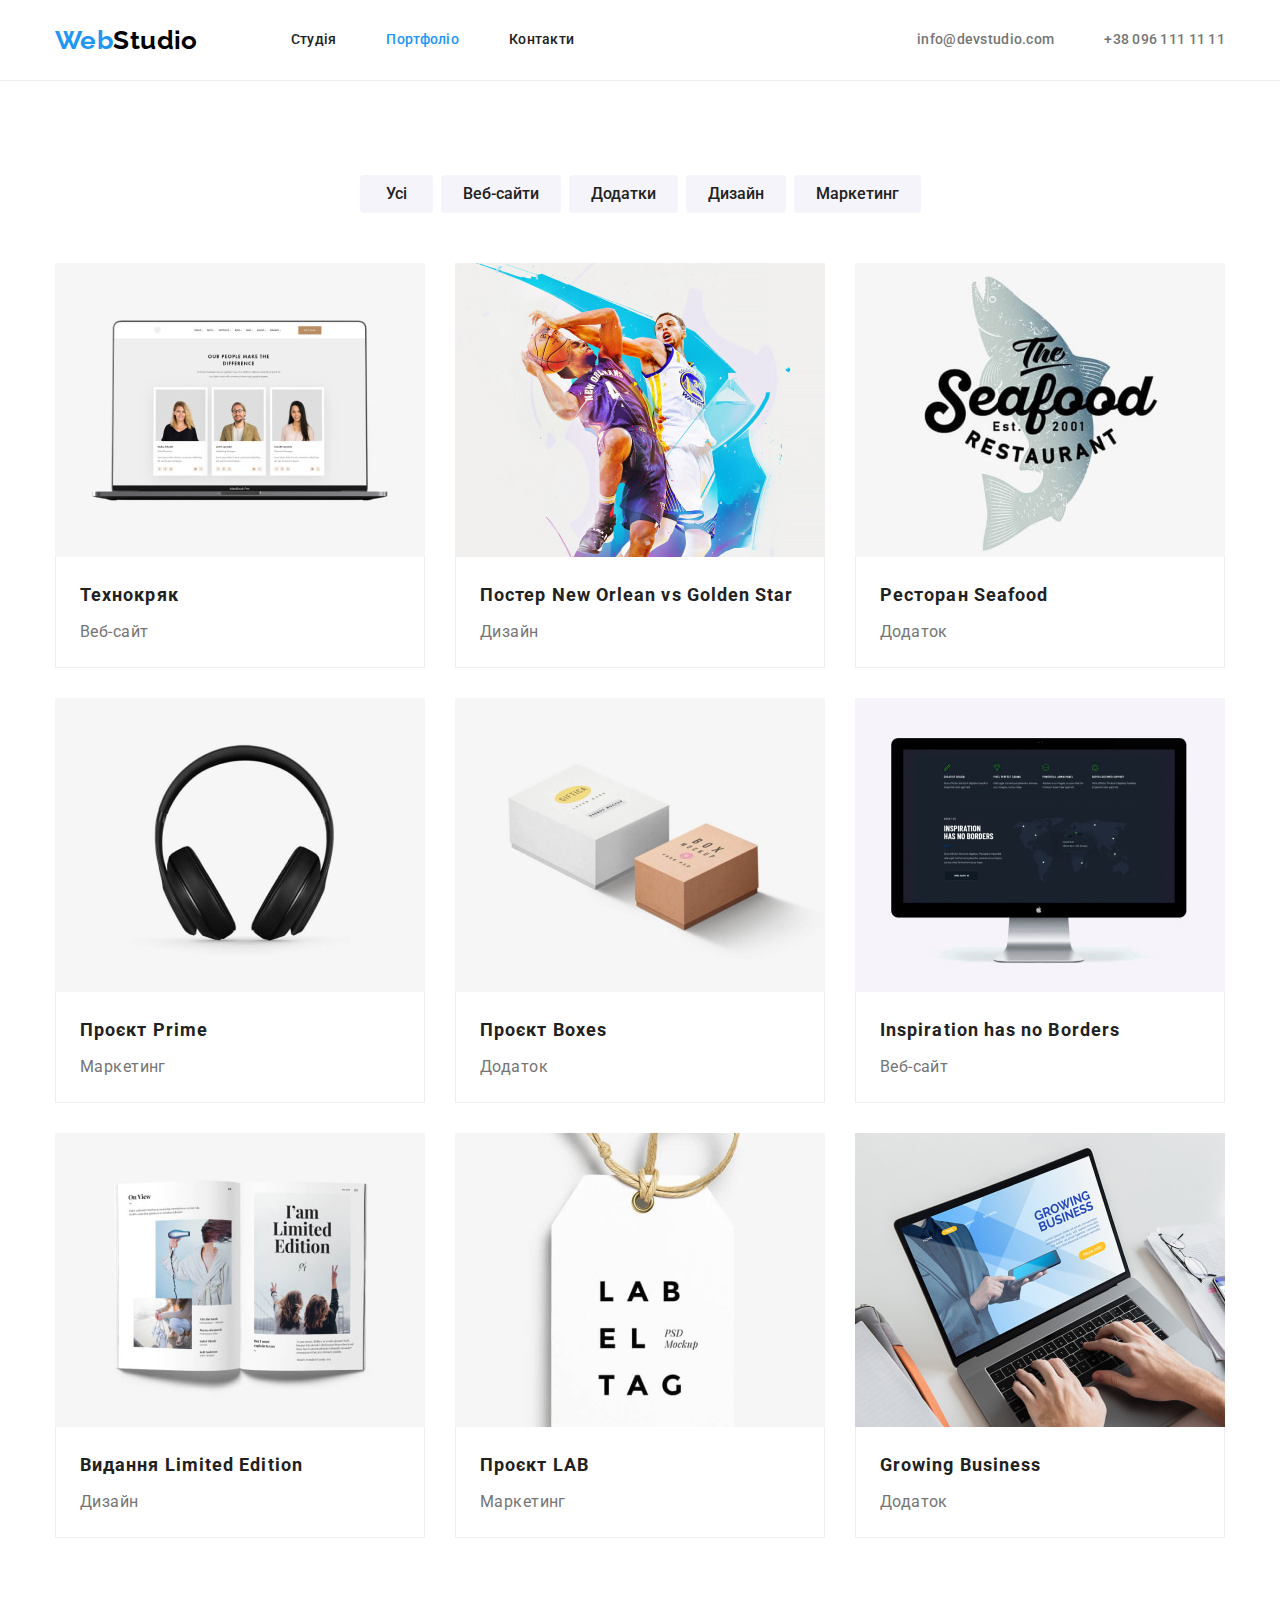
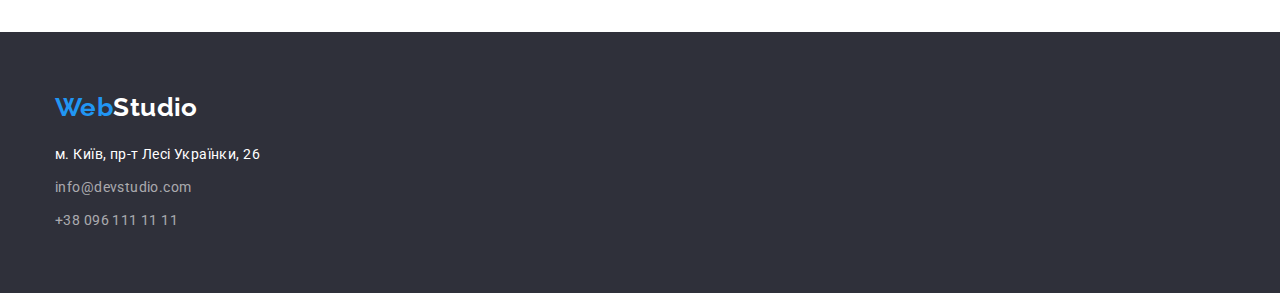
==== portfolio.html @ bcd42b57 "Add initial files" ====
<!DOCTYPE html>
<html lang="uk">
  <head>
    <meta charset="UTF-8" />
    <meta name="viewport" content="width=device-width, initial-scale=1.0" />
    <title>Портфоліо WebStudio</title>
    <link rel="preconnect" href="https://fonts.googleapis.com" />
    <link rel="preconnect" href="https://fonts.gstatic.com" crossorigin />
    <link
      rel="stylesheet"
      href="https://fonts.googleapis.com/css2?family=Raleway:wght@700&family=Roboto:wght@400;500;700;900&display=swap"
    />
    <link
      rel="stylesheet"
      href="https://cdnjs.cloudflare.com/ajax/libs/modern-normalize/1.1.0/modern-normalize.min.css"
    />
    <link rel="stylesheet" href="./css/styles.css" />
  </head>
  <body>
    <header class="header">
      <div class="header-border">
        <div class="container main-nav">
          <nav class="left-nav">
            <a class="logo" href="./index.html" lang="en"><span class="accent">Web</span>Studio</a>

            <ul class="site-nav list">
              <li class="item"><a class="link" href="./index.html">Студія</a></li>
              <li class="item"><a class="link current" href="./portfolio.html">Портфоліо</a></li>
              <li class="item"><a class="link" href="">Контакти</a></li>
            </ul>
          </nav>

          <ul class="contacts-top list">
            <li class="item">
              <a class="contact" href="mailto:info@devstudio.com">info@devstudio.com</a>
            </li>
            <li class="item"><a class="contact" href="tel:+380961111111">+38 096 111 11 11</a></li>
          </ul>
        </div>
      </div>
    </header>

    <main>
      <section class="portfolio section">
        <div class="container">
          <h1 class="visually-hidden">Портфоліо</h1>

          <ul class="filters list">
            <li class="item"><button class="button secondary" type="button">Усі</button></li>
            <li class="item"><button class="button secondary" type="button">Веб-сайти</button></li>
            <li class="item"><button class="button secondary" type="button">Додатки</button></li>
            <li class="item"><button class="button secondary" type="button">Дизайн</button></li>
            <li class="item"><button class="button secondary" type="button">Маркетинг</button></li>
          </ul>

          <ul class="portfolio-list list">
            <li class="portfolio-card">
              <img src="./images/project-1.jpg" alt="Ноутбук з зображеннямм сайту" width="370" />
              <div class="content">
                <h2 class="title">Технокряк</h2>
                <p class="text">Веб-сайт</p>
              </div>
            </li>
            <li class="portfolio-card">
              <img src="./images/project-2.jpg" alt="Два баскетболісти з м'ячем" width="370" />
              <div class="content">
                <h2 class="title">Постер <span lang="en">New Orlean vs Golden Star</span></h2>
                <p class="text">Дизайн</p>
              </div>
            </li>
            <li class="portfolio-card">
              <img src="./images/project-3.jpg" alt="Логотип ресторану морської їжі" width="370" />
              <div class="content">
                <h2 class="title">Ресторан <span lang="en">Seafood</span></h2>
                <p class="text">Додаток</p>
              </div>
            </li>
            <li class="portfolio-card">
              <img src="./images/project-4.jpg" alt="Повнорозмірні навушники" width="370" />
              <div class="content">
                <h2 class="title">Проєкт <span lang="en">Prime</span></h2>
                <p class="text">Маркетинг</p>
              </div>
            </li>
            <li class="portfolio-card">
              <img src="./images/project-5.jpg" alt="Дві коробочки" width="370" />
              <div class="content">
                <h2 class="title">Проєкт <span lang="en">Boxes</span></h2>
                <p class="text">Додаток</p>
              </div>
            </li>
            <li class="portfolio-card">
              <img src="./images/project-6.jpg" alt="Монітор з зобаженням сайту" width="370" />
              <div class="content">
                <h2 class="title" lang="en">Inspiration has no Borders</h2>
                <p class="text">Веб-сайт</p>
              </div>
            </li>
            <li class="portfolio-card">
              <img src="./images/project-7.jpg" alt="Відкритий журнал" width="370" />
              <div class="content">
                <h2 class="title">Видання <span lang="en">Limited Edition</span></h2>
                <p class="text">Дизайн</p>
              </div>
            </li>
            <li class="portfolio-card">
              <img src="./images/project-8.jpg" alt="Тег на шнурці" width="370" />
              <div class="content">
                <h2 class="title">Проєкт <span lang="en">LAB</span></h2>
                <p class="text">Маркетинг</p>
              </div>
            </li>
            <li class="portfolio-card">
              <img src="./images/project-9.jpg" alt="Ноутбук з руками на клавіатурі" width="370" />
              <div class="content">
                <h2 class="title" lang="en">Growing Business</h2>
                <p class="text">Додаток</p>
              </div>
            </li>
          </ul>
        </div>
      </section>
    </main>

    <footer class="footer">
      <div class="container">
        <a class="logo" href="./index.html" lang="en"><span class="accent">Web</span>Studio</a>

        <address class="contacts">
          <ul class="contacts-bottom list">
            <li class="item">
              <a
                class="address"
                href="https://goo.gl/maps/CPtrU1FHBa2aNyZL9"
                target="_blank"
                rel="noopener noreferrer nofollow"
                >м. Київ, пр-т Лесі Українки, 26</a
              >
            </li>
            <li class="item">
              <a class="contact" href="mailto:info@devstudio.com">info@devstudio.com</a>
            </li>
            <li class="item"><a class="contact" href="tel:+380961111111">+38 096 111 11 11</a></li>
          </ul>
        </address>
      </div>
    </footer>
  </body>
</html>
---- css/styles.css ----
:root {
  --primary-text-color: #757575;
  --title-color: #212121;
  --accent-color: #2196f3;
  --accent-active-color: #188ce8;
  --white-color: #fff;
  --black-color: #000;
  --contacts-color: rgb(255 255 255 / 0.6);
  --header-border-color: #ececec;
  --portfolio-border-color: #eee;
  --bgn-grey-color: #f5f4fa;
  --bgn-darkgrey-color: #2f303a;
}

/* general */

body {
  color: var(--primary-text-color);
  font-family: 'Roboto', '-apple-system', 'BlinkMacSystemFont', 'avenir next', 'avenir', 'segoe ui',
    'helvetica neue', 'helvetica', 'Cantarell', 'Ubuntu', 'noto', 'arial', sans-serif;
  font-weight: 400;
  font-size: 14px;
  letter-spacing: 0.03em;

  background-color: var(--white-color);
}

.container {
  max-width: 1200px;
  margin-left: auto;
  margin-right: auto;
  padding-left: 15px;
  padding-right: 15px;
}

.list {
  margin: 0;
  padding: 0;
  list-style: none;
}

p {
  margin: 0;
}

img {
  display: block;
  max-width: 100%;
}

.visually-hidden {
  position: absolute;
  white-space: nowrap;
  width: 1px;
  height: 1px;
  overflow: hidden;
  border: 0;
  padding: 0;
  clip: rect(0 0 0 0);
  clip-path: inset(50%);
  margin: -1px;
}

.logo {
  font-family: 'Raleway', '-apple-system', 'BlinkMacSystemFont', 'avenir next', 'avenir', 'segoe ui',
    'helvetica neue', 'helvetica', 'Cantarell', 'Ubuntu', 'roboto', 'noto', 'arial', sans-serif;
  font-weight: 700;
  font-size: 26px;
  line-height: 1.19;
  text-decoration: none;
}

.accent {
  color: var(--accent-color);
}

/* header */

.main-nav {
  display: flex;
  align-items: center;
}

.left-nav {
  display: flex;
  align-items: center;
}

.header .logo {
  margin-right: 93px;
  color: var(--black-color);
}

.site-nav {
  display: flex;
  align-items: center;
}

.site-nav .item:not(:last-child) {
  margin-right: 50px;
}

.site-nav .link {
  display: block;
  padding-top: 32px;
  padding-bottom: 32px;

  color: var(--title-color);
  font-weight: 500;
  line-height: 1.14;
  letter-spacing: 0.02em;
  text-decoration: none;
}

.site-nav .link.current,
.site-nav .link:hover,
.site-nav .link:focus {
  color: var(--accent-color);
}

.contacts-top {
  display: flex;
  align-items: center;
  margin-left: auto;
}

.contacts-top .item:not(:last-child) {
  margin-right: 50px;
}

.header .contact {
  display: block;
  padding-top: 32px;
  padding-bottom: 32px;

  color: var(--primary-text-color);
  font-weight: 500;
  line-height: 1.14;
  letter-spacing: 0.02em;
  text-decoration: none;
}

.header-border {
  border-bottom: 1px solid var(--header-border-color);
}

/* footer */

.footer {
  padding-top: 60px;
  padding-bottom: 60px;

  background-color: var(--bgn-darkgrey-color);
}

.footer .logo {
  display: block;
  margin-bottom: 20px;

  color: var(--white-color);
}

.contacts-bottom .item:not(:last-child) {
  margin-bottom: 9px;
}

.address {
  color: var(--white-color);
  line-height: 1.71;
  font-style: normal;
  text-decoration: none;
}

.footer .contact {
  color: var(--contacts-color);
  line-height: 1.71;
  font-style: normal;
  text-decoration: none;
}

.contact:hover,
.contact:focus {
  color: var(--accent-color);
}

/* main */

.section {
  padding-top: 94px;
  padding-bottom: 94px;
}

.section-title {
  margin-top: 0;
  margin-bottom: 50px;

  color: var(--title-color);
  font-weight: 700;
  font-size: 36px;
  line-height: 1.17;
  text-align: center;
}

/* hero */

.hero {
  padding-top: 200px;
  padding-bottom: 200px;

  text-align: center;

  background-color: var(--bgn-darkgrey-color);
}

.hero-title {
  max-width: 696px;
  margin-top: 0;
  margin-bottom: 30px;
  margin-left: auto;
  margin-right: auto;

  color: var(--white-color);
  font-weight: 900;
  font-size: 44px;
  line-height: 1.36;
  letter-spacing: 0.06em;
  text-transform: uppercase;
}

/* benefits */

.benefits-list {
  display: flex;
}

.benefits-list .item:not(:last-child) {
  margin-right: 30px;
}

.benefits .title {
  margin-top: 0;
  margin-bottom: 10px;

  color: var(--title-color);
  font-weight: 700;
  font-size: 14px;
  line-height: 1.14;
  text-transform: uppercase;
}

.benefits .text {
  line-height: 1.71;
}

/* doings */

.doings {
  padding-top: 0px;
}

.doings-list {
  display: flex;
  justify-content: space-between;
}

/* team */

.team {
  text-align: center;

  background-color: var(--bgn-grey-color);
}

.team-list {
  display: flex;
}

.team-list .team-card:not(:last-child) {
  margin-right: 30px;
}

.team-card {
  padding-bottom: 30px;

  background-color: var(--white-color);
  border-radius: 0px 0px 4px 4px;
  box-shadow: 0px 1px 3px rgb(0 0 0 / 0.12), 0px 1px 1px rgb(0 0 0 / 0.14),
    0px 2px 1px rgb(0 0 0 / 0.2);
}

.team .image {
  margin-bottom: 30px;
}

.team .title {
  margin-top: 0;
  margin-bottom: 10px;

  color: var(--title-color);
  font-weight: 500;
  font-size: 16px;
  line-height: 1.19;
}

.team .text {
  font-size: 16px;
  line-height: 1.19;
}

/* porfolio */

.filters {
  display: flex;
  justify-content: center;
  margin-bottom: 50px;
}

.filters .item:not(:last-child) {
  margin-right: 8px;
}

.portfolio-list {
  display: flex;
  flex-wrap: wrap;
  gap: 30px;
}

.portfolio-card {
  flex-basis: calc((100% - 60px) / 3);
}

.portfolio .content {
  padding: 20px 24px;

  border: 1px solid var(--portfolio-border-color);
  border-top: 0;
}

.portfolio .title {
  margin-top: 0;
  margin-bottom: 4px;

  color: var(--title-color);
  font-weight: 700;
  font-size: 18px;
  line-height: 2;
  letter-spacing: 0.06em;
}

.portfolio .text {
  font-size: 16px;
  line-height: 1.88;
}

/* buttons */

.button {
  cursor: pointer;
  border: 0;
  border-radius: 4px;
}

.button.primary {
  padding: 10px 32px;

  color: var(--white-color);
  font-weight: 700;
  font-size: 16px;
  line-height: 1.88;
  letter-spacing: 0.06em;

  background-color: var(--accent-color);
  box-shadow: 0px 4px 4px rgb(0 0 0 / 0.15);
}

.button.primary:hover,
.button.primary:focus,
.button.primary:active {
  background-color: var(--accent-active-color);
}

.button.secondary {
  min-width: 73px;
  padding: 6px 22px;

  color: var(--title-color);
  font-weight: 500;
  font-size: 16px;
  line-height: 1.63;

  background-color: var(--bgn-grey-color);
}

.button.secondary:hover,
.button.secondary:focus,
.button.secondary:active {
  color: var(--white-color);

  background-color: var(--accent-color);
  box-shadow: 0px 3px 1px rgb(0 0 0 / 0.1), 0px 1px 2px rgb(0 0 0 / 0.08),
    0px 2px 2px rgb(0 0 0/ 0.12);
  border-radius: 4px;
}
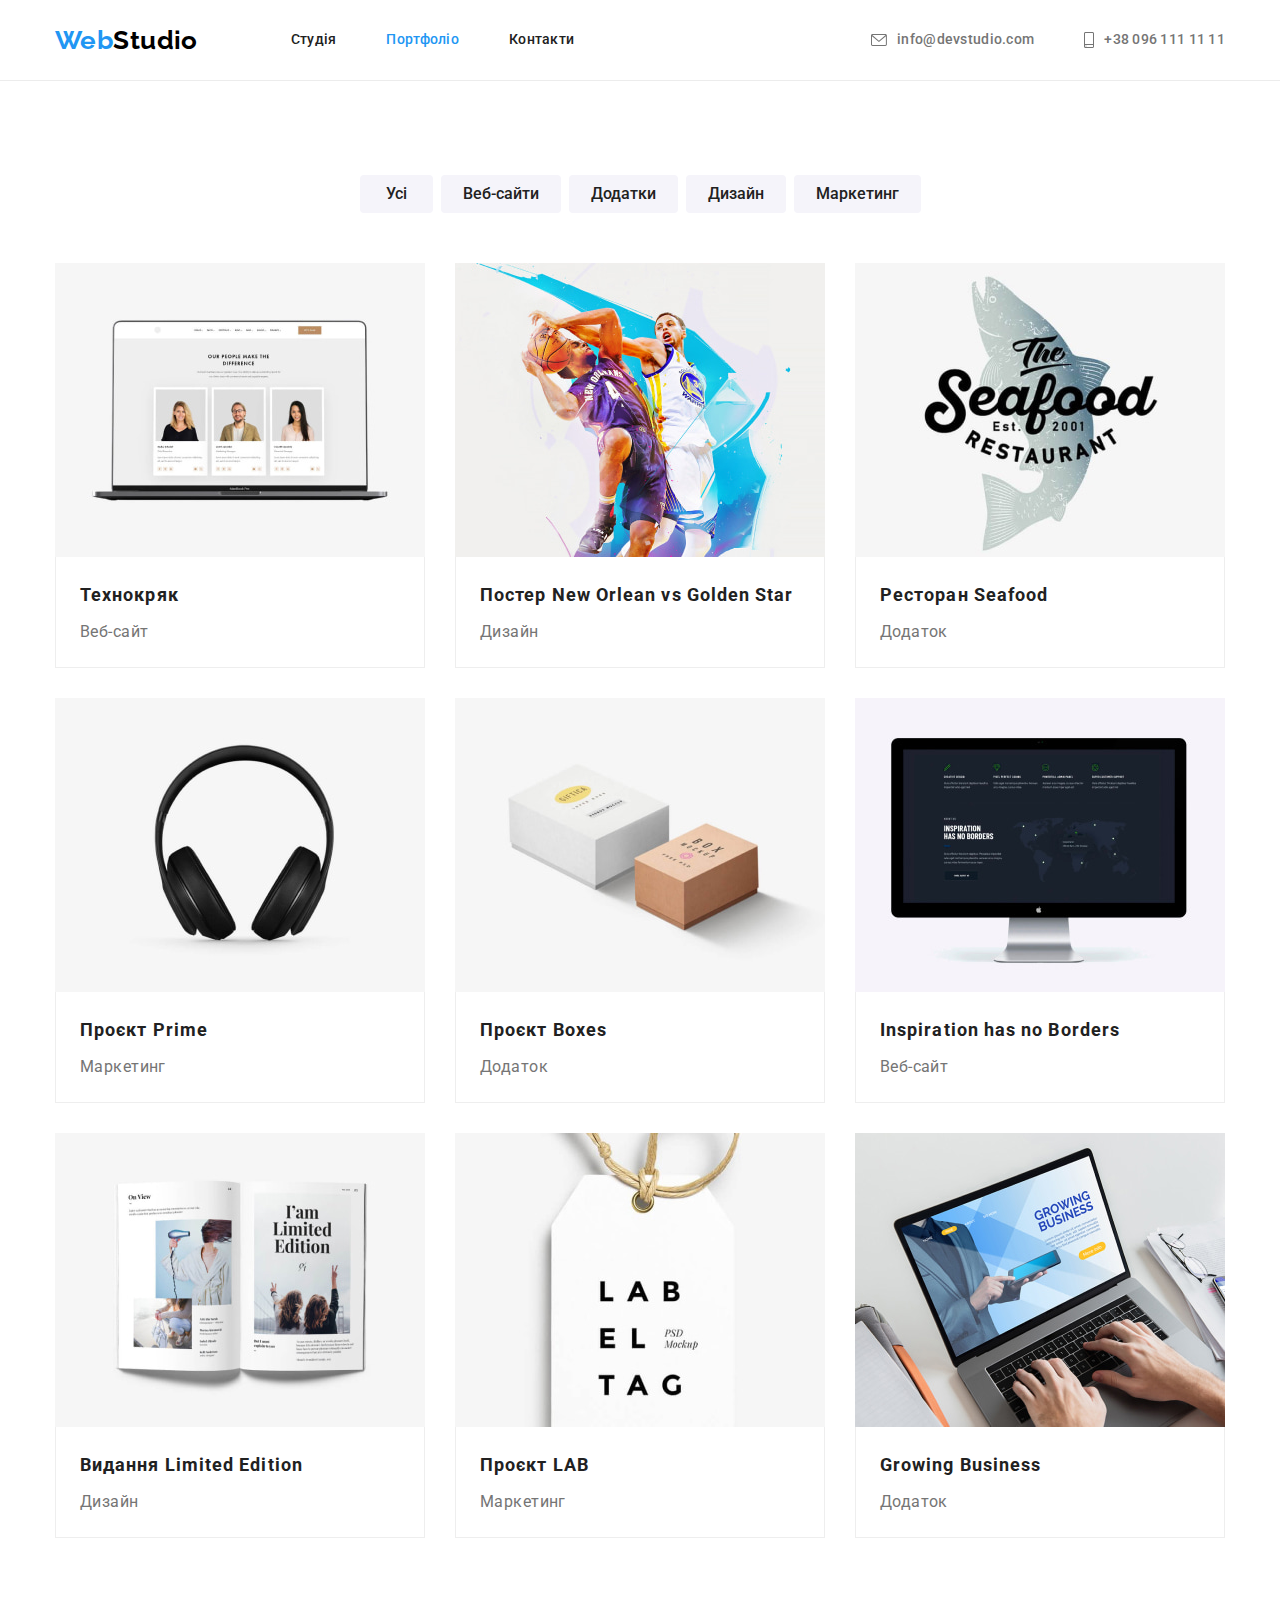
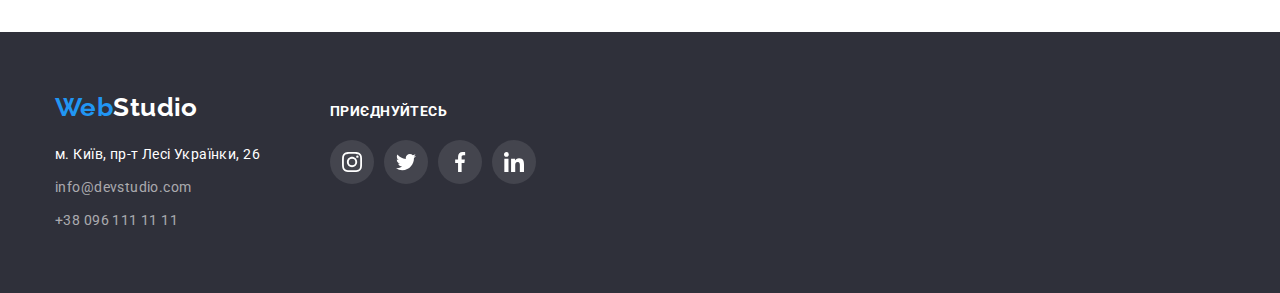
==== commit 51f93ec0: "Add svgs" ====
--- a/portfolio.html
+++ b/portfolio.html
@@ -32,9 +32,21 @@
 
           <ul class="contacts-top list">
             <li class="item">
-              <a class="contact" href="mailto:info@devstudio.com">info@devstudio.com</a>
-            </li>
-            <li class="item"><a class="contact" href="tel:+380961111111">+38 096 111 11 11</a></li>
+              <a class="contact" href="mailto:info@devstudio.com">
+                <svg class="icon" width="16" height="12">
+                  <use href="./images/icons.svg#icon-envelope"></use>
+                </svg>
+                info@devstudio.com
+              </a>
+            </li>
+            <li class="item">
+              <a class="contact" href="tel:+380961111111">
+                <svg class="icon" width="10" height="16">
+                  <use href="./images/icons.svg#icon-smartphone"></use>
+                </svg>
+                +38 096 111 11 11
+              </a>
+            </li>
           </ul>
         </div>
       </div>
@@ -55,67 +67,93 @@
 
           <ul class="portfolio-list list">
             <li class="portfolio-card">
-              <img src="./images/project-1.jpg" alt="Ноутбук з зображеннямм сайту" width="370" />
-              <div class="content">
-                <h2 class="title">Технокряк</h2>
-                <p class="text">Веб-сайт</p>
-              </div>
-            </li>
-            <li class="portfolio-card">
-              <img src="./images/project-2.jpg" alt="Два баскетболісти з м'ячем" width="370" />
-              <div class="content">
-                <h2 class="title">Постер <span lang="en">New Orlean vs Golden Star</span></h2>
-                <p class="text">Дизайн</p>
-              </div>
-            </li>
-            <li class="portfolio-card">
-              <img src="./images/project-3.jpg" alt="Логотип ресторану морської їжі" width="370" />
-              <div class="content">
-                <h2 class="title">Ресторан <span lang="en">Seafood</span></h2>
-                <p class="text">Додаток</p>
-              </div>
-            </li>
-            <li class="portfolio-card">
-              <img src="./images/project-4.jpg" alt="Повнорозмірні навушники" width="370" />
-              <div class="content">
-                <h2 class="title">Проєкт <span lang="en">Prime</span></h2>
-                <p class="text">Маркетинг</p>
-              </div>
-            </li>
-            <li class="portfolio-card">
-              <img src="./images/project-5.jpg" alt="Дві коробочки" width="370" />
-              <div class="content">
-                <h2 class="title">Проєкт <span lang="en">Boxes</span></h2>
-                <p class="text">Додаток</p>
-              </div>
-            </li>
-            <li class="portfolio-card">
-              <img src="./images/project-6.jpg" alt="Монітор з зобаженням сайту" width="370" />
-              <div class="content">
-                <h2 class="title" lang="en">Inspiration has no Borders</h2>
-                <p class="text">Веб-сайт</p>
-              </div>
-            </li>
-            <li class="portfolio-card">
-              <img src="./images/project-7.jpg" alt="Відкритий журнал" width="370" />
-              <div class="content">
-                <h2 class="title">Видання <span lang="en">Limited Edition</span></h2>
-                <p class="text">Дизайн</p>
-              </div>
-            </li>
-            <li class="portfolio-card">
-              <img src="./images/project-8.jpg" alt="Тег на шнурці" width="370" />
-              <div class="content">
-                <h2 class="title">Проєкт <span lang="en">LAB</span></h2>
-                <p class="text">Маркетинг</p>
-              </div>
-            </li>
-            <li class="portfolio-card">
-              <img src="./images/project-9.jpg" alt="Ноутбук з руками на клавіатурі" width="370" />
-              <div class="content">
-                <h2 class="title" lang="en">Growing Business</h2>
-                <p class="text">Додаток</p>
-              </div>
+              <a class="link" href="">
+                <img src="./images/project-1.jpg" alt="Ноутбук з зображеннямм сайту" width="370" />
+                <div class="content">
+                  <h2 class="title">Технокряк</h2>
+                  <p class="text">Веб-сайт</p>
+                </div>
+              </a>
+            </li>
+            <li class="portfolio-card">
+              <a class="link" href="">
+                <img src="./images/project-2.jpg" alt="Два баскетболісти з м'ячем" width="370" />
+                <div class="content">
+                  <h2 class="title">Постер <span lang="en">New Orlean vs Golden Star</span></h2>
+                  <p class="text">Дизайн</p>
+                </div>
+              </a>
+            </li>
+            <li class="portfolio-card">
+              <a class="link" href="">
+                <img
+                  src="./images/project-3.jpg"
+                  alt="Логотип ресторану морської їжі"
+                  width="370"
+                />
+                <div class="content">
+                  <h2 class="title">Ресторан <span lang="en">Seafood</span></h2>
+                  <p class="text">Додаток</p>
+                </div>
+              </a>
+            </li>
+            <li class="portfolio-card">
+              <a class="link" href="">
+                <img src="./images/project-4.jpg" alt="Повнорозмірні навушники" width="370" />
+                <div class="content">
+                  <h2 class="title">Проєкт <span lang="en">Prime</span></h2>
+                  <p class="text">Маркетинг</p>
+                </div>
+              </a>
+            </li>
+            <li class="portfolio-card">
+              <a class="link" href="">
+                <img src="./images/project-5.jpg" alt="Дві коробочки" width="370" />
+                <div class="content">
+                  <h2 class="title">Проєкт <span lang="en">Boxes</span></h2>
+                  <p class="text">Додаток</p>
+                </div>
+              </a>
+            </li>
+            <li class="portfolio-card">
+              <a class="link" href="">
+                <img src="./images/project-6.jpg" alt="Монітор з зобаженням сайту" width="370" />
+                <div class="content">
+                  <h2 class="title" lang="en">Inspiration has no Borders</h2>
+                  <p class="text">Веб-сайт</p>
+                </div>
+              </a>
+            </li>
+            <li class="portfolio-card">
+              <a class="link" href="">
+                <img src="./images/project-7.jpg" alt="Відкритий журнал" width="370" />
+                <div class="content">
+                  <h2 class="title">Видання <span lang="en">Limited Edition</span></h2>
+                  <p class="text">Дизайн</p>
+                </div>
+              </a>
+            </li>
+            <li class="portfolio-card">
+              <a class="link" href="">
+                <img src="./images/project-8.jpg" alt="Тег на шнурці" width="370" />
+                <div class="content">
+                  <h2 class="title">Проєкт <span lang="en">LAB</span></h2>
+                  <p class="text">Маркетинг</p>
+                </div>
+              </a>
+            </li>
+            <li class="portfolio-card">
+              <a class="link" href="">
+                <img
+                  src="./images/project-9.jpg"
+                  alt="Ноутбук з руками на клавіатурі"
+                  width="370"
+                />
+                <div class="content">
+                  <h2 class="title" lang="en">Growing Business</h2>
+                  <p class="text">Додаток</p>
+                </div>
+              </a>
             </li>
           </ul>
         </div>
@@ -124,25 +162,64 @@
 
     <footer class="footer">
       <div class="container">
-        <a class="logo" href="./index.html" lang="en"><span class="accent">Web</span>Studio</a>
-
-        <address class="contacts">
-          <ul class="contacts-bottom list">
-            <li class="item">
-              <a
-                class="address"
-                href="https://goo.gl/maps/CPtrU1FHBa2aNyZL9"
-                target="_blank"
-                rel="noopener noreferrer nofollow"
-                >м. Київ, пр-т Лесі Українки, 26</a
-              >
-            </li>
-            <li class="item">
-              <a class="contact" href="mailto:info@devstudio.com">info@devstudio.com</a>
-            </li>
-            <li class="item"><a class="contact" href="tel:+380961111111">+38 096 111 11 11</a></li>
-          </ul>
-        </address>
+        <div class="footer-nav">
+          <div>
+            <a class="logo" href="./index.html" lang="en"><span class="accent">Web</span>Studio</a>
+
+            <address class="contacts">
+              <ul class="contacts-bottom list">
+                <li class="item">
+                  <a
+                    class="address"
+                    href="https://goo.gl/maps/CPtrU1FHBa2aNyZL9"
+                    target="_blank"
+                    rel="noopener noreferrer nofollow"
+                    >м. Київ, пр-т Лесі Українки, 26</a
+                  >
+                </li>
+                <li class="item">
+                  <a class="contact" href="mailto:info@devstudio.com">info@devstudio.com</a>
+                </li>
+                <li class="item">
+                  <a class="contact" href="tel:+380961111111">+38 096 111 11 11</a>
+                </li>
+              </ul>
+            </address>
+          </div>
+          <div>
+            <span class="join">Приєднуйтесь</span>
+            <ul class="socials-list list">
+              <li>
+                <a class="socials-link" href="">
+                  <svg width="20" height="20">
+                    <use href="./images/icons.svg#icon-instagram"></use>
+                  </svg>
+                </a>
+              </li>
+              <li>
+                <a class="socials-link" href="">
+                  <svg width="20" height="20">
+                    <use href="./images/icons.svg#icon-twitter"></use>
+                  </svg>
+                </a>
+              </li>
+              <li>
+                <a class="socials-link" href="">
+                  <svg width="20" height="20">
+                    <use href="./images/icons.svg#icon-facebook"></use>
+                  </svg>
+                </a>
+              </li>
+              <li>
+                <a class="socials-link" href="">
+                  <svg width="20" height="20">
+                    <use href="./images/icons.svg#icon-linkedin"></use>
+                  </svg>
+                </a>
+              </li>
+            </ul>
+          </div>
+        </div>
       </div>
     </footer>
   </body>
--- a/css/styles.css
+++ b/css/styles.css
@@ -8,8 +8,11 @@
   --contacts-color: rgb(255 255 255 / 0.6);
   --header-border-color: #ececec;
   --portfolio-border-color: #eee;
-  --bgn-grey-color: #f5f4fa;
-  --bgn-darkgrey-color: #2f303a;
+  --icons-color: #afb1b8;
+  --bg-grey-color: #f5f4fa;
+  --bg-darkgrey-color: #2f303a;
+  --bg-socials-color: rgb(255 255 255 / 0.1);
+  --bg-overlay: rgb(47 48 58 / 0.4);
 }
 
 /* general */
@@ -129,7 +132,9 @@
 }
 
 .header .contact {
-  display: block;
+  display: flex;
+  align-items: center;
+  gap: 10px;
   padding-top: 32px;
   padding-bottom: 32px;
 
@@ -140,6 +145,15 @@
   text-decoration: none;
 }
 
+.header .contact:hover,
+.header .contact:focus {
+  color: var(--accent-color);
+}
+
+.header .icon {
+  fill: currentColor;
+}
+
 .header-border {
   border-bottom: 1px solid var(--header-border-color);
 }
@@ -150,7 +164,13 @@
   padding-top: 60px;
   padding-bottom: 60px;
 
-  background-color: var(--bgn-darkgrey-color);
+  background-color: var(--bg-darkgrey-color);
+}
+
+.footer-nav {
+  display: flex;
+  align-items: baseline;
+  gap: 70px;
 }
 
 .footer .logo {
@@ -178,9 +198,50 @@
   text-decoration: none;
 }
 
-.contact:hover,
-.contact:focus {
+.footer .contact:hover,
+.footer .contact:focus {
   color: var(--accent-color);
+}
+
+.join {
+  display: block;
+  margin-bottom: 20px;
+
+  color: var(--white-color);
+  font-weight: 700;
+  line-height: 1.14;
+  text-transform: uppercase;
+}
+
+/* socials */
+
+.socials-list {
+  display: flex;
+  justify-content: center;
+  align-items: center;
+  gap: 10px;
+}
+
+.socials-link {
+  width: 44px;
+  height: 44px;
+  display: flex;
+  justify-content: center;
+  align-items: center;
+
+  fill: var(--icons-color);
+  background-color: var(--white-color);
+  border-radius: 50%;
+}
+
+.footer .socials-link {
+  fill: var(--white-color);
+  background-color: var(--bg-socials-color);
+}
+
+.socials-link:hover {
+  fill: var(--white-color);
+  background-color: var(--accent-color);
 }
 
 /* main */
@@ -209,7 +270,10 @@
 
   text-align: center;
 
-  background-color: var(--bgn-darkgrey-color);
+  background-color: var(--bg-darkgrey-color);
+  background-image: linear-gradient(var(--bg-overlay), var(--bg-overlay)), url('../images/bg.jpg');
+  background-repeat: no-repeat;
+  background-position: center;
 }
 
 .hero-title {
@@ -237,6 +301,18 @@
   margin-right: 30px;
 }
 
+.benefits .thumb {
+  display: flex;
+  justify-content: center;
+  align-items: center;
+  width: 270px;
+  height: 120px;
+  margin-bottom: 30px;
+
+  background-color: var(--bg-grey-color);
+  border-radius: 4px;
+}
+
 .benefits .title {
   margin-top: 0;
   margin-bottom: 10px;
@@ -268,7 +344,7 @@
 .team {
   text-align: center;
 
-  background-color: var(--bgn-grey-color);
+  background-color: var(--bg-grey-color);
 }
 
 .team-list {
@@ -303,10 +379,38 @@
 }
 
 .team .text {
+  margin-bottom: 16px;
+
   font-size: 16px;
   line-height: 1.19;
 }
 
+/* clients */
+
+.clients-list {
+  display: flex;
+  justify-content: center;
+  align-items: center;
+  gap: 30px;
+}
+
+.clients-link {
+  width: 170px;
+  height: 92px;
+  display: flex;
+  justify-content: center;
+  align-items: center;
+
+  fill: var(--icons-color);
+  border: 1px solid var(--icons-color);
+  border-radius: 4px;
+}
+
+.clients-link:hover {
+  fill: var(--accent-color);
+  border-color: var(--accent-color);
+}
+
 /* porfolio */
 
 .filters {
@@ -327,6 +431,16 @@
 
 .portfolio-card {
   flex-basis: calc((100% - 60px) / 3);
+}
+
+.portfolio-card:hover {
+  box-shadow: 0px 1px 1px rgb(0 0 0 / 0.12), 0px 4px 4px rgb(0 0 0 / 0.06),
+    1px 4px 6px rgb(0 0 0 / 0.16);
+}
+
+.portfolio-card .link {
+  color: inherit;
+  text-decoration: none;
 }
 
 .portfolio .content {
@@ -388,7 +502,7 @@
   font-size: 16px;
   line-height: 1.63;
 
-  background-color: var(--bgn-grey-color);
+  background-color: var(--bg-grey-color);
 }
 
 .button.secondary:hover,
@@ -399,5 +513,4 @@
   background-color: var(--accent-color);
   box-shadow: 0px 3px 1px rgb(0 0 0 / 0.1), 0px 1px 2px rgb(0 0 0 / 0.08),
     0px 2px 2px rgb(0 0 0/ 0.12);
-  border-radius: 4px;
-}
+}
